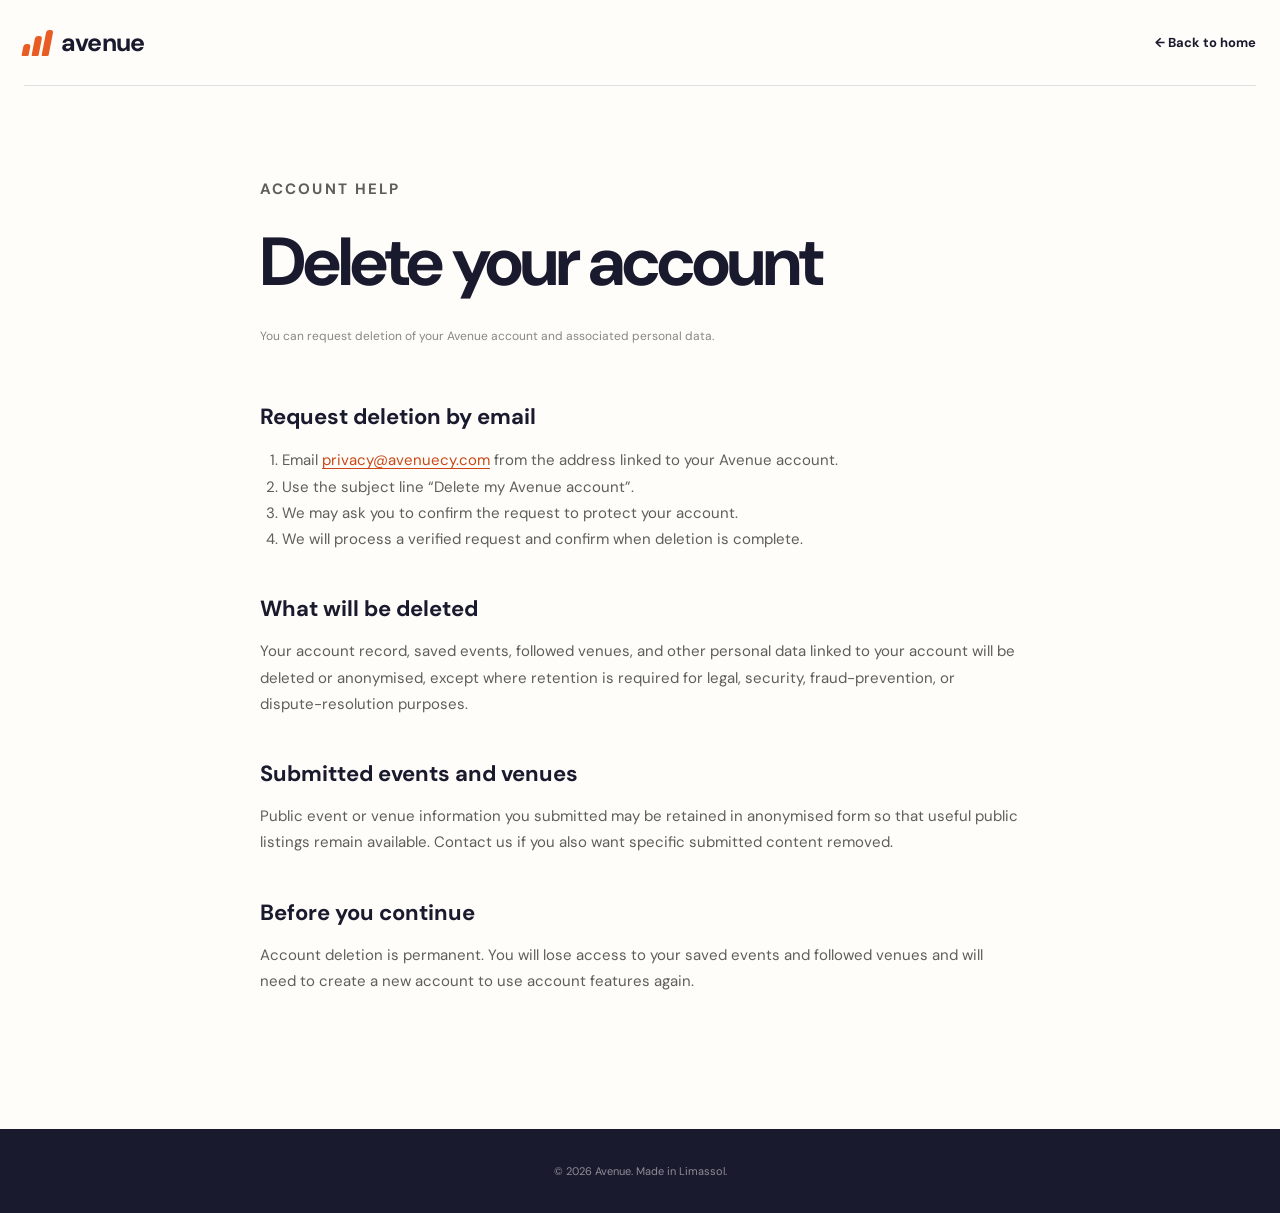
==== delete-account.html @ 3a6e98cc "Create Avenue landing website" ====
<!doctype html>
<html lang="en">
  <head>
    <meta charset="UTF-8">
    <meta name="viewport" content="width=device-width, initial-scale=1.0">
    <meta name="description" content="Instructions for deleting your Avenue account and data.">
    <title>Delete Your Account — Avenue</title>
    <link rel="icon" href="assets/favicon.svg" type="image/svg+xml">
    <link rel="stylesheet" href="styles.css">
  </head>
  <body class="legal-body">
    <header class="site-header legal-header">
      <a class="brand" href="index.html"><span class="brand-mark"><span></span><span></span><span></span></span><span>avenue</span></a>
      <a class="back-link" href="index.html">← Back to home</a>
    </header>
    <main class="legal-main">
      <p class="eyebrow">Account help</p>
      <h1>Delete your account</h1>
      <p class="updated">You can request deletion of your Avenue account and associated personal data.</p>
      <h2>Request deletion by email</h2>
      <ol>
        <li>Email <a href="mailto:privacy@avenuecy.com?subject=Delete%20my%20Avenue%20account">privacy@avenuecy.com</a> from the address linked to your Avenue account.</li>
        <li>Use the subject line “Delete my Avenue account”.</li>
        <li>We may ask you to confirm the request to protect your account.</li>
        <li>We will process a verified request and confirm when deletion is complete.</li>
      </ol>
      <h2>What will be deleted</h2>
      <p>Your account record, saved events, followed venues, and other personal data linked to your account will be deleted or anonymised, except where retention is required for legal, security, fraud-prevention, or dispute-resolution purposes.</p>
      <h2>Submitted events and venues</h2>
      <p>Public event or venue information you submitted may be retained in anonymised form so that useful public listings remain available. Contact us if you also want specific submitted content removed.</p>
      <h2>Before you continue</h2>
      <p>Account deletion is permanent. You will lose access to your saved events and followed venues and will need to create a new account to use account features again.</p>
    </main>
    <footer class="legal-footer">© 2026 Avenue. Made in Limassol.</footer>
  </body>
</html>
---- styles.css ----
@import url("https://fonts.googleapis.com/css2?family=DM+Sans:wght@400;500;600;700&family=Playfair+Display:ital,wght@1,600&display=swap");

:root {
  --navy: #1a1a2e;
  --orange: #e85d24;
  --orange-dark: #c94716;
  --cream: #f8f5f0;
  --paper: #fffdf9;
  --white: #ffffff;
  --body: #5f5e5a;
  --muted: #888780;
  --green: #0f6e56;
  --line: rgba(26, 26, 46, .13);
  --display: "DM Sans", sans-serif;
  --serif: "Playfair Display", Georgia, serif;
}

* { box-sizing: border-box; }
html { scroll-behavior: smooth; }
body { margin: 0; color: var(--navy); background: var(--cream); font-family: var(--display); -webkit-font-smoothing: antialiased; }
a { color: inherit; text-decoration: none; }
button, input { font: inherit; }
.sr-only { position: absolute; width: 1px; height: 1px; overflow: hidden; clip: rect(0, 0, 0, 0); }

.site-header {
  width: min(100% - 48px, 1320px);
  height: 86px;
  margin: 0 auto;
  display: flex;
  align-items: center;
  justify-content: space-between;
  position: relative;
  z-index: 20;
}
.brand { display: flex; align-items: center; gap: 10px; font-size: 25px; font-weight: 700; letter-spacing: -.8px; }
.brand-mark { width: 27px; height: 26px; display: flex; align-items: flex-end; gap: 3px; transform: skew(-11deg); }
.brand-mark > span { width: 7px; border-radius: 3px 3px 1px 1px; background: var(--orange); }
.brand-mark > span:nth-child(1) { height: 12px; }
.brand-mark > span:nth-child(2) { height: 20px; }
.brand-mark > span:nth-child(3) { height: 26px; }
.site-nav { display: flex; align-items: center; gap: 34px; font-size: 14px; font-weight: 600; }
.site-nav a:not(.nav-cta) { transition: color .2s; }
.site-nav a:not(.nav-cta):hover { color: var(--orange); }
.nav-cta { padding: 13px 21px; border: 1px solid var(--navy); border-radius: 99px; transition: .2s; }
.nav-cta:hover { color: var(--white); background: var(--navy); }
.menu-toggle { display: none; background: transparent; border: 0; padding: 8px; }

.hero {
  width: min(100% - 48px, 1320px);
  min-height: 700px;
  margin: 0 auto;
  display: grid;
  grid-template-columns: .92fr 1.08fr;
  align-items: center;
  padding: 54px 0 80px;
}
.eyebrow { margin: 0 0 22px; color: var(--orange); font-size: 12px; font-weight: 700; letter-spacing: 2.1px; text-transform: uppercase; }
.hero h1, .section-heading h2, .venue-copy h2, .final-cta h2 {
  margin: 0;
  font-size: clamp(58px, 6vw, 94px);
  line-height: .95;
  letter-spacing: -5px;
}
em { color: var(--orange); font-family: var(--serif); font-weight: 600; }
.hero-intro { max-width: 520px; margin: 32px 0 34px; color: var(--body); font-size: 18px; line-height: 1.65; }
.download-row { display: flex; align-items: center; gap: 24px; }
.app-store-button {
  min-width: 185px;
  padding: 10px 18px;
  border-radius: 12px;
  display: inline-flex;
  align-items: center;
  gap: 10px;
  color: var(--white);
  background: var(--navy);
  box-shadow: 0 10px 28px rgba(26,26,46,.13);
  transition: transform .2s, box-shadow .2s;
}
.app-store-button:hover { transform: translateY(-2px); box-shadow: 0 13px 32px rgba(26,26,46,.2); }
.app-store-button svg { width: 27px; fill: currentColor; }
.app-store-button span { display: flex; flex-direction: column; font-size: 19px; font-weight: 600; line-height: 1.05; }
.app-store-button small { font-size: 9px; font-weight: 500; letter-spacing: .2px; }
.launch-note { color: var(--muted); font-size: 11px; line-height: 1.6; text-transform: uppercase; letter-spacing: 1.2px; }

.hero-visual { position: relative; min-height: 620px; display: grid; place-items: center; }
.sun-shape { position: absolute; width: 510px; height: 510px; border-radius: 50%; background: var(--orange); opacity: .95; }
.sun-shape::after { content: ""; position: absolute; inset: 35px; border: 1px solid rgba(255,255,255,.25); border-radius: inherit; }
.phone {
  width: 270px;
  height: 552px;
  padding: 9px;
  border: 3px solid var(--navy);
  border-radius: 42px;
  background: var(--navy);
  box-shadow: 0 35px 65px rgba(26,26,46,.27);
  overflow: hidden;
}
.phone-main { z-index: 2; transform: rotate(3deg); }
.phone-screen { height: 100%; position: relative; overflow: hidden; border-radius: 31px; background: var(--paper); }
.phone-screen::before { content: ""; position: absolute; z-index: 10; top: 7px; left: 50%; width: 67px; height: 18px; border-radius: 20px; background: var(--navy); transform: translateX(-50%); }
.status-bar { position: relative; z-index: 5; display: flex; justify-content: space-between; padding: 10px 18px 5px; font-size: 8px; }
.status-bar.white { color: var(--white); }
.app-topbar { display: flex; align-items: center; justify-content: space-between; padding: 12px 16px 8px; }
.mini-logo { font-size: 14px; font-weight: 800; }
.avatar { width: 25px; height: 25px; display: grid; place-items: center; color: white; background: var(--orange); border-radius: 50%; font-size: 10px; }
.search-pill { margin: 0 12px; padding: 10px 12px; display: flex; align-items: center; gap: 7px; color: #8d8b85; background: white; border: 1px solid #ebe8e2; border-radius: 12px; font-size: 9px; }
.search-pill svg { width: 13px; fill: none; stroke: currentColor; stroke-width: 2; }
.filter-pills { display: flex; gap: 5px; padding: 8px 12px; overflow: hidden; }
.filter-pills span, .small-chips span { padding: 5px 9px; border: 1px solid #ddd9d1; border-radius: 99px; font-size: 7px; white-space: nowrap; }
.filter-pills .active, .small-chips span:first-child { color: white; background: var(--navy); border-color: var(--navy); }
.map-art { height: 290px; position: relative; overflow: hidden; background: #e8e4dc; }
.map-art::before { content: ""; position: absolute; inset: 0; background: linear-gradient(30deg, transparent 47%, white 48%, white 52%, transparent 53%), linear-gradient(-22deg, transparent 44%, rgba(255,255,255,.8) 45%, rgba(255,255,255,.8) 48%, transparent 49%); background-size: 80px 80px, 100px 100px; }
.road { position: absolute; z-index: 1; background: #fff; border: 1px solid #d8d5ce; transform-origin: left center; }
.r1 { width: 320px; height: 8px; top: 80px; left: -20px; transform: rotate(17deg); }
.r2 { width: 280px; height: 6px; top: 195px; left: 25px; transform: rotate(-38deg); }
.r3 { width: 200px; height: 5px; top: 40px; left: 80px; transform: rotate(76deg); }
.r4 { width: 160px; height: 5px; top: 235px; left: 0; transform: rotate(5deg); }
.sea { position: absolute; right: -45px; bottom: -30px; width: 160px; height: 130px; background: #b9dce3; transform: rotate(-16deg); }
.map-label { position: absolute; z-index: 2; color: #9b9891; font-size: 7px; text-transform: uppercase; letter-spacing: .5px; }
.old-town { top: 120px; left: 88px; }.marina { bottom: 25px; right: 18px; color: #6d9da6; }
.pin { position: absolute; z-index: 3; width: 27px; height: 27px; display: grid; place-items: center; color: white; background: var(--orange); border: 3px solid white; border-radius: 50% 50% 50% 5px; box-shadow: 0 4px 8px rgba(0,0,0,.2); transform: rotate(-45deg); font-size: 9px; }
.pin::first-letter { transform: rotate(45deg); }
.p1 { top: 55px; left: 65px; }.p2 { top: 138px; left: 145px; }.p3 { top: 100px; right: 20px; }.p4 { bottom: 46px; left: 45px; }
.venue-pin { background: var(--navy); }
.event-preview { position: absolute; z-index: 4; left: 10px; right: 10px; bottom: 42px; padding: 8px; display: flex; gap: 9px; border-radius: 13px; background: white; box-shadow: 0 5px 20px rgba(26,26,46,.16); }
.event-thumb { width: 56px; height: 48px; flex: none; border-radius: 8px; background: linear-gradient(145deg, rgba(232,93,36,.15), transparent), radial-gradient(circle at 60% 35%, #ffcf72 0 12%, transparent 13%), linear-gradient(165deg, #843c29, #e38d43 58%, #3d2830 59%); }
.event-preview div:last-child { display: flex; flex-direction: column; justify-content: center; gap: 2px; }
.event-preview small { color: var(--orange); font-size: 6px; font-weight: 800; letter-spacing: .6px; }
.event-preview strong { font-size: 9px; }.event-preview span { color: var(--muted); font-size: 7px; }
.app-tabs { position: absolute; z-index: 4; left: 0; right: 0; bottom: 0; height: 48px; display: flex; justify-content: space-around; align-items: center; background: white; border-top: 1px solid #eeeae4; }
.app-tabs span { display: flex; flex-direction: column; align-items: center; gap: 2px; color: #aaa7a0; font-size: 14px; }.app-tabs small { font-size: 6px; }.app-tabs .selected { color: var(--orange); }
.floating-card { position: absolute; z-index: 3; min-width: 182px; padding: 12px 14px; display: flex; align-items: center; gap: 10px; border-radius: 15px; background: white; box-shadow: 0 14px 35px rgba(26,26,46,.18); }
.floating-card > div { display: flex; flex-direction: column; }.floating-card small { color: var(--orange); font-size: 6px; font-weight: 800; letter-spacing: 1px; }.floating-card b { font-size: 11px; }.floating-card div span { color: var(--muted); font-size: 7px; }
.floating-icon { width: 35px; height: 35px; display: grid; place-items: center; color: white; background: var(--orange); border-radius: 10px; }.floating-icon.dark { background: var(--navy); }
.card-one { top: 110px; right: 3px; transform: rotate(4deg); }.card-two { bottom: 78px; left: 0; transform: rotate(-3deg); }

.city-strip { min-height: 92px; padding: 24px; display: flex; justify-content: center; align-items: center; gap: 38px; color: var(--white); background: var(--navy); text-transform: uppercase; letter-spacing: 2.7px; font-size: 11px; }
.city-strip span { color: var(--orange); font-size: 18px; }
.section { width: min(100% - 48px, 1200px); margin: 0 auto; padding: 130px 0; }
.section-heading { max-width: 700px; margin-bottom: 70px; }
.section-heading h2, .venue-copy h2, .final-cta h2 { font-size: clamp(48px, 5vw, 76px); letter-spacing: -4px; }
.section-heading > p:last-child { max-width: 550px; margin: 28px 0 0; color: var(--body); font-size: 17px; line-height: 1.7; }
.feature-grid { display: grid; grid-template-columns: repeat(4, 1fr); border-top: 1px solid var(--line); border-bottom: 1px solid var(--line); }
.feature-card { min-height: 350px; padding: 30px 28px; position: relative; border-right: 1px solid var(--line); }
.feature-card:last-child { border-right: 0; }
.feature-number { position: absolute; top: 25px; right: 24px; color: var(--muted); font-size: 10px; }
.feature-icon { width: 78px; height: 78px; margin: 54px 0 50px; display: grid; place-items: center; color: var(--orange); border: 1px solid rgba(232,93,36,.25); border-radius: 50%; font-size: 42px; font-weight: 300; }
.icon-map { position: relative; }.icon-map span, .icon-map i, .icon-map b { position: absolute; width: 2px; height: 43px; background: var(--orange); transform: rotate(18deg); }.icon-map i { transform: rotate(-18deg); }.icon-map b { height: 10px; transform: rotate(90deg); }
.feature-card h3 { margin: 0 0 14px; font-size: 22px; }.feature-card p { margin: 0; color: var(--body); font-size: 14px; line-height: 1.65; }

.screens-section { padding: 120px 24px 70px; overflow: hidden; color: var(--white); background: var(--orange); }
.screens-copy { width: min(100%, 1200px); margin: 0 auto 70px; text-align: center; }.screens-copy h2 { color: white; }.screens-copy .eyebrow { color: rgba(255,255,255,.7); }
.phone-gallery { max-width: 960px; min-height: 585px; margin: 0 auto; display: flex; justify-content: center; align-items: flex-start; gap: 40px; }
.gallery-phone { width: 255px; height: 520px; flex: none; border-color: #131323; box-shadow: 0 30px 50px rgba(92,35,10,.25); }
.tilted-left { margin-top: 55px; transform: rotate(-8deg); }.center-phone { z-index: 2; }.tilted-right { margin-top: 55px; transform: rotate(8deg); }
.list-screen { padding: 35px 15px 0; color: var(--navy); }.screen-kicker { margin: 10px 0 3px; color: var(--orange); font-size: 7px; font-weight: 800; letter-spacing: 1px; }.list-screen h4, .detail-content h4, .venue-content h4 { margin: 0; font-size: 24px; letter-spacing: -1px; }.small-chips { display: flex; gap: 5px; margin: 14px 0; }
.list-card { margin: 9px 0; padding: 7px; display: flex; gap: 9px; background: white; border-radius: 10px; box-shadow: 0 3px 12px rgba(0,0,0,.07); }.list-card > div { width: 65px; height: 58px; flex: none; border-radius: 7px; }.lc-one > div { background: linear-gradient(150deg, #f6c26c, #d65427 50%, #32243d); }.lc-two > div { background: linear-gradient(150deg, #ede0bc, #bd7852 55%, #4e6f5c); }.lc-three > div { background: linear-gradient(150deg, #758cb1, #e9a05e 55%, #2e334e); }.list-card p { margin: 0; display: flex; flex-direction: column; justify-content: center; }.list-card small { color: var(--orange); font-size: 6px; font-weight: 800; }.list-card b { margin: 3px 0; font-size: 9px; }.list-card span { color: var(--muted); font-size: 7px; }
.detail-image { height: 185px; position: relative; background: radial-gradient(circle at 75% 22%, #ffd480 0 9%, transparent 10%), linear-gradient(170deg, rgba(20,20,40,.05), rgba(20,20,40,.75)), linear-gradient(140deg, #f6bc6f, #e96c34 50%, #30273d); }.back, .save { position: absolute; top: 35px; width: 27px; height: 27px; display: grid; place-items: center; border-radius: 50%; background: rgba(255,255,255,.9); color: var(--navy); }.back { left: 13px; font-size: 22px; }.save { right: 13px; font-size: 16px; }.detail-content { padding: 18px; color: var(--navy); }.category { color: var(--orange); font-weight: 800; font-size: 7px; letter-spacing: .7px; }.detail-meta { margin: 7px 0; color: var(--body); font-size: 8px; }.detail-content hr, .venue-content hr { margin: 15px 0; border: 0; border-top: 1px solid #e8e4de; }.detail-content > b, .venue-content > b { font-size: 10px; }.detail-content > p:last-of-type { color: var(--body); font-size: 8px; line-height: 1.6; }.detail-content button { width: 100%; padding: 10px; color: white; background: var(--orange); border: 0; border-radius: 8px; font-size: 9px; font-weight: 700; }
.venue-cover { height: 175px; background: linear-gradient(180deg, rgba(26,26,46,.05), rgba(26,26,46,.55)), linear-gradient(140deg, #b88b6c, #6f3d35 50%, #1e2438); }.venue-content { padding: 17px; color: var(--navy); }.venue-title { display: flex; align-items: end; justify-content: space-between; }.venue-title small { color: var(--green); font-size: 6px; font-weight: 800; }.venue-title button { padding: 7px 11px; color: white; background: var(--navy); border: 0; border-radius: 99px; font-size: 7px; }.venue-content > p { color: var(--body); font-size: 8px; line-height: 1.5; }.mini-event { display: flex; gap: 10px; margin-top: 11px; padding: 8px; background: white; border-radius: 8px; box-shadow: 0 2px 10px rgba(0,0,0,.06); }.mini-event > span { color: var(--orange); font-size: 14px; font-weight: 800; line-height: .75; text-align: center; }.mini-event > span small { font-size: 5px; }.mini-event p { margin: 0; display: flex; flex-direction: column; gap: 2px; font-size: 8px; }.mini-event p small { color: var(--muted); font-size: 6px; }
.mockup-note { margin: 20px 0 0; text-align: center; color: rgba(255,255,255,.65); font-size: 10px; }

.venues { display: grid; grid-template-columns: 1fr 1fr; gap: 100px; align-items: center; }
.venue-photo { min-height: 620px; position: relative; background: linear-gradient(180deg, transparent 45%, rgba(20,20,35,.65)), radial-gradient(circle at 65% 30%, #f7c47b 0 7%, transparent 8%), linear-gradient(135deg, #273852, #d47a43 55%, #351f26); overflow: hidden; }
.venue-photo::before, .venue-photo::after { content: ""; position: absolute; bottom: 0; background: var(--navy); opacity: .8; }.venue-photo::before { left: 10%; width: 18%; height: 45%; }.venue-photo::after { right: 8%; width: 25%; height: 62%; clip-path: polygon(50% 0, 100% 18%, 100% 100%, 0 100%, 0 18%); }
.venue-photo-label { position: absolute; z-index: 2; left: 28px; bottom: 30px; color: white; font-family: var(--serif); font-size: 25px; font-style: italic; line-height: 1.2; }
.venue-copy h2 { margin-bottom: 30px; }.venue-copy > p:not(.eyebrow) { max-width: 510px; color: var(--body); font-size: 16px; line-height: 1.7; }
.venue-copy ul { margin: 35px 0; padding: 0; list-style: none; border-top: 1px solid var(--line); }.venue-copy li { padding: 17px 0; border-bottom: 1px solid var(--line); font-size: 14px; }.venue-copy li span { margin-right: 20px; color: var(--orange); font-size: 10px; }
.text-link { display: inline-flex; align-items: center; gap: 15px; padding-bottom: 5px; border-bottom: 1px solid var(--navy); font-weight: 700; font-size: 14px; }.text-link span { color: var(--orange); font-size: 18px; }

.final-cta { padding: 120px 24px; color: white; background: var(--navy); text-align: center; }.final-cta-inner { max-width: 900px; margin: 0 auto; }.final-cta h2 { margin-bottom: 44px; font-size: clamp(52px, 6vw, 86px); }.final-cta .eyebrow { color: var(--orange); }.light-button { color: var(--navy); background: white; }.contact-line { margin: 35px 0 0; color: rgba(255,255,255,.58); font-size: 13px; }.contact-line a { color: white; border-bottom: 1px solid rgba(255,255,255,.6); }
.site-footer { min-height: 150px; padding: 35px max(24px, calc((100% - 1200px)/2)); display: grid; grid-template-columns: 1fr auto 1fr; align-items: center; gap: 30px; background: #121221; color: white; }.footer-links { display: flex; gap: 24px; color: rgba(255,255,255,.65); font-size: 11px; }.footer-links a:hover { color: white; }.site-footer > p { margin: 0; color: rgba(255,255,255,.45); font-size: 10px; text-align: right; }

.reveal { opacity: 0; transform: translateY(18px); transition: opacity .7s ease, transform .7s ease; }.reveal.visible { opacity: 1; transform: translateY(0); }

/* Legal and support pages */
.legal-body { background: var(--paper); }.legal-header { border-bottom: 1px solid var(--line); }.legal-main { width: min(100% - 48px, 760px); margin: 0 auto; padding: 90px 0 120px; }.legal-main .eyebrow { margin-bottom: 16px; }.legal-main h1 { margin: 0 0 20px; font-size: clamp(44px, 7vw, 68px); letter-spacing: -3px; }.legal-main .updated { margin: 0 0 55px; color: var(--muted); font-size: 12px; }.legal-main h2 { margin: 42px 0 12px; font-size: 22px; }.legal-main h3 { margin: 28px 0 10px; font-size: 16px; }.legal-main p, .legal-main li { color: var(--body); font-size: 15px; line-height: 1.75; }.legal-main a { color: var(--orange-dark); text-decoration: underline; text-underline-offset: 3px; }.legal-main ul, .legal-main ol { padding-left: 22px; }.legal-note { padding: 18px 20px; background: var(--cream); border-left: 3px solid var(--orange); }.back-link { display: inline-flex; gap: 8px; align-items: center; font-size: 13px; font-weight: 700; }.legal-footer { padding: 35px 24px; text-align: center; color: rgba(255,255,255,.5); background: var(--navy); font-size: 11px; }

@media (max-width: 1000px) {
  .hero { grid-template-columns: 1fr; padding-top: 60px; text-align: center; }
  .hero-copy { display: flex; flex-direction: column; align-items: center; }
  .hero-visual { margin-top: 40px; }
  .feature-grid { grid-template-columns: 1fr 1fr; }.feature-card:nth-child(2) { border-right: 0; }.feature-card:nth-child(-n+2) { border-bottom: 1px solid var(--line); }
  .venues { gap: 55px; }.site-footer { grid-template-columns: 1fr; text-align: center; }.footer-brand, .footer-links { justify-content: center; }.site-footer > p { text-align: center; }
}
@media (max-width: 760px) {
  .site-header { width: min(100% - 32px, 1320px); height: 72px; }.menu-toggle { display: flex; width: 40px; height: 40px; flex-direction: column; justify-content: center; gap: 6px; }.menu-toggle > span:not(.sr-only) { width: 24px; height: 2px; background: var(--navy); transition: .2s; }
  .site-nav { display: none; position: absolute; top: 66px; left: 0; right: 0; padding: 24px; flex-direction: column; align-items: stretch; gap: 20px; background: var(--paper); border: 1px solid var(--line); border-radius: 16px; box-shadow: 0 15px 35px rgba(26,26,46,.12); }.site-nav.open { display: flex; }.nav-cta { text-align: center; }
  .hero { width: min(100% - 32px, 1320px); min-height: 0; padding: 55px 0 70px; }.hero h1 { font-size: clamp(48px, 15vw, 68px); letter-spacing: -3.5px; }.hero-intro { font-size: 16px; }.download-row { flex-direction: column; gap: 15px; }.launch-note { display: none; }
  .hero-visual { min-height: 540px; transform: scale(.86); margin: 0 -35px -45px; }.sun-shape { width: 420px; height: 420px; }.card-one { right: 8px; }.card-two { left: 4px; }
  .city-strip { gap: 13px; flex-wrap: wrap; font-size: 8px; letter-spacing: 1.5px; }.city-strip p { margin: 3px; }
  .section { width: min(100% - 32px, 1200px); padding: 90px 0; }.section-heading { margin-bottom: 50px; }.section-heading h2, .venue-copy h2 { font-size: 48px; letter-spacing: -3px; }
  .feature-grid { grid-template-columns: 1fr; }.feature-card { min-height: 300px; border-right: 0; border-bottom: 1px solid var(--line); }.feature-card:last-child { border-bottom: 0; }.feature-icon { margin: 35px 0 35px; }
  .screens-section { padding: 90px 16px 55px; }.phone-gallery { min-height: 530px; gap: 10px; transform: scale(.72); transform-origin: top center; margin-bottom: -135px; }.gallery-phone { width: 245px; }.tilted-left, .tilted-right { margin-top: 55px; }
  .venues { grid-template-columns: 1fr; gap: 55px; }.venue-photo { min-height: 480px; }.venue-copy { padding: 0 5px; }
  .final-cta { padding: 90px 20px; }.final-cta h2 { font-size: 52px; letter-spacing: -3px; }
  .footer-links { flex-wrap: wrap; }.legal-main { width: min(100% - 36px, 760px); padding: 65px 0 90px; }
}
@media (max-width: 500px) {
  .phone-gallery { width: 820px; margin-left: calc((100% - 820px)/2); transform: scale(.52); margin-bottom: -235px; }.screens-section { padding-bottom: 45px; }
  .floating-card { min-width: 165px; }.card-one { right: 0; }.card-two { left: 0; }
}
@media (prefers-reduced-motion: reduce) {
  html { scroll-behavior: auto; }.reveal { opacity: 1; transform: none; transition: none; }.app-store-button { transition: none; }
}
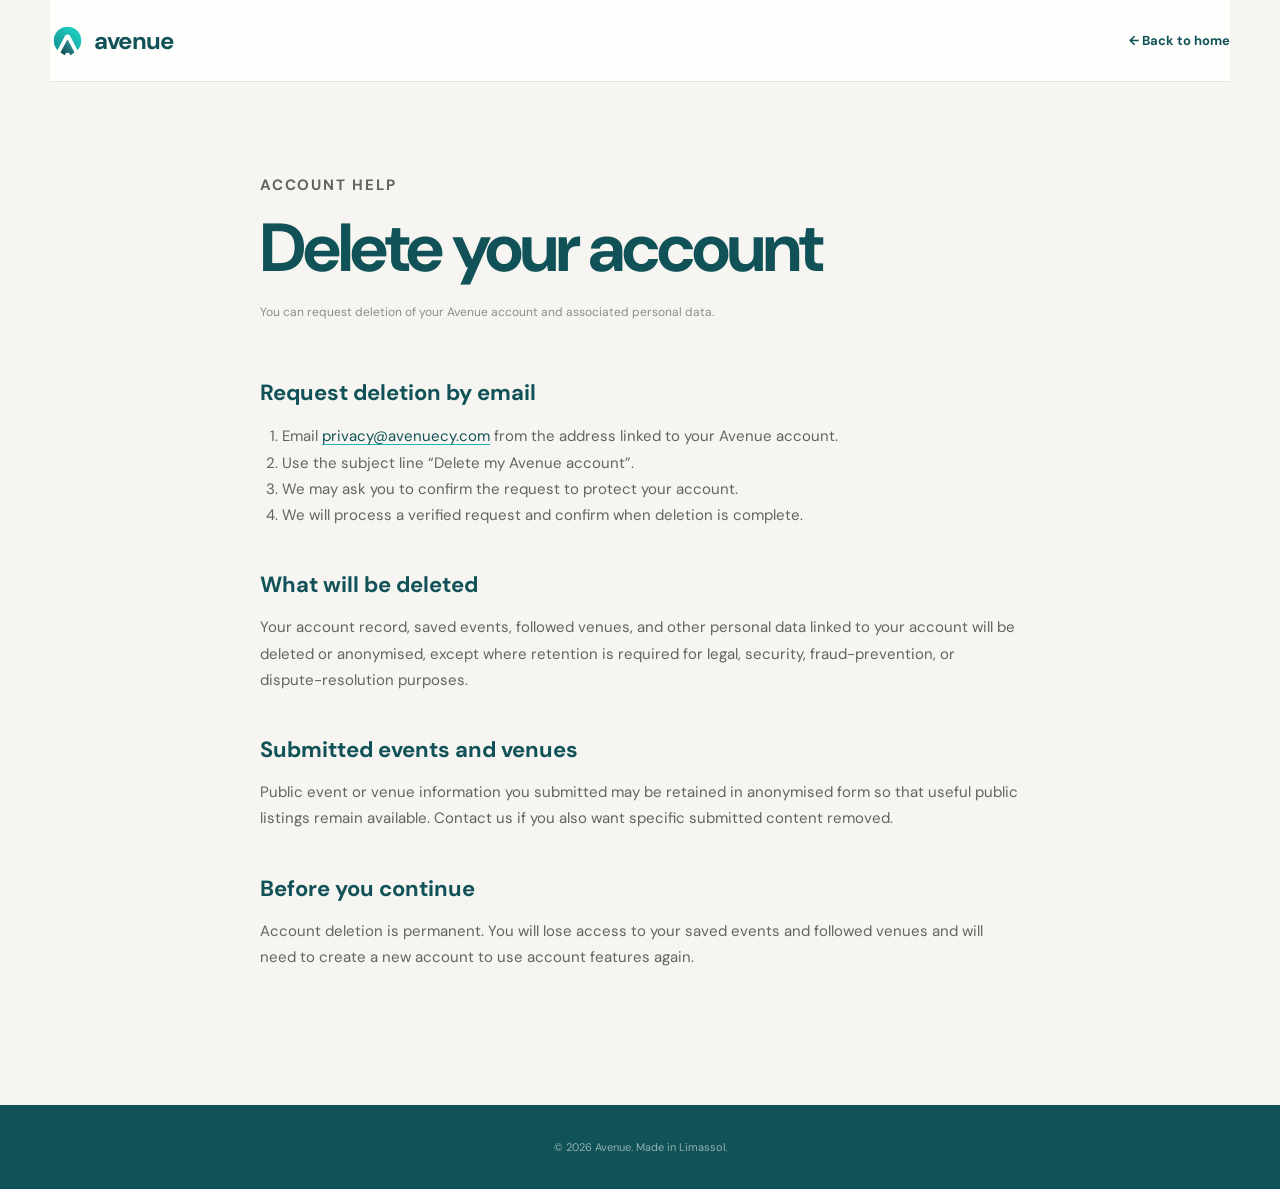
==== commit 52815627: "Fixed wireframe" ====
--- a/delete-account.html
+++ b/delete-account.html
@@ -5,12 +5,13 @@
     <meta name="viewport" content="width=device-width, initial-scale=1.0">
     <meta name="description" content="Instructions for deleting your Avenue account and data.">
     <title>Delete Your Account — Avenue</title>
-    <link rel="icon" href="assets/favicon.svg" type="image/svg+xml">
+    <link rel="icon" href="assets/favicon-32.png" type="image/png">
+    <link rel="apple-touch-icon" href="assets/apple-touch-icon.png">
     <link rel="stylesheet" href="styles.css">
   </head>
   <body class="legal-body">
     <header class="site-header legal-header">
-      <a class="brand" href="index.html"><span class="brand-mark"><span></span><span></span><span></span></span><span>avenue</span></a>
+      <a class="brand" href="index.html"><img class="brand-mark" src="assets/avenue-logo-transparent.png" alt="" aria-hidden="true"><span>avenue</span></a>
       <a class="back-link" href="index.html">← Back to home</a>
     </header>
     <main class="legal-main">
--- a/styles.css
+++ b/styles.css
@@ -1,30 +1,32 @@
-@import url("https://fonts.googleapis.com/css2?family=DM+Sans:wght@400;500;600;700&family=Playfair+Display:ital,wght@1,600&display=swap");
+@import url("https://fonts.googleapis.com/css2?family=DM+Sans:wght@400;500;600;700&display=swap");
 
 :root {
-  --navy: #1a1a2e;
-  --orange: #e85d24;
-  --orange-dark: #c94716;
-  --cream: #f8f5f0;
-  --paper: #fffdf9;
-  --white: #ffffff;
-  --body: #5f5e5a;
-  --muted: #888780;
-  --green: #0f6e56;
-  --line: rgba(26, 26, 46, .13);
-  --display: "DM Sans", sans-serif;
-  --serif: "Playfair Display", Georgia, serif;
+  --teal: #1ab3ad;
+  --teal-dark: #105257;
+  --teal-soft: #e8f6f4;
+  --orange: #e95d24;
+  --orange-soft: #feebe6;
+  --white: #fffffe;
+  --warm: #f7f5f1;
+  --ink: #17172b;
+  --body: #62645f;
+  --muted: #8b8d88;
+  --line: #e5e5df;
+  --font: "DM Sans", Arial, sans-serif;
+  --shadow: 0 24px 70px rgba(16, 82, 87, .12);
 }
 
 * { box-sizing: border-box; }
 html { scroll-behavior: smooth; }
-body { margin: 0; color: var(--navy); background: var(--cream); font-family: var(--display); -webkit-font-smoothing: antialiased; }
+body { margin: 0; overflow-x: hidden; color: var(--ink); background: var(--white); font-family: var(--font); -webkit-font-smoothing: antialiased; }
 a { color: inherit; text-decoration: none; }
 button, input { font: inherit; }
+img { max-width: 100%; display: block; }
 .sr-only { position: absolute; width: 1px; height: 1px; overflow: hidden; clip: rect(0, 0, 0, 0); }
 
 .site-header {
-  width: min(100% - 48px, 1320px);
-  height: 86px;
+  width: min(100% - 48px, 1180px);
+  height: 82px;
   margin: 0 auto;
   display: flex;
   align-items: center;
@@ -32,173 +34,272 @@
   position: relative;
   z-index: 20;
 }
-.brand { display: flex; align-items: center; gap: 10px; font-size: 25px; font-weight: 700; letter-spacing: -.8px; }
-.brand-mark { width: 27px; height: 26px; display: flex; align-items: flex-end; gap: 3px; transform: skew(-11deg); }
-.brand-mark > span { width: 7px; border-radius: 3px 3px 1px 1px; background: var(--orange); }
-.brand-mark > span:nth-child(1) { height: 12px; }
-.brand-mark > span:nth-child(2) { height: 20px; }
-.brand-mark > span:nth-child(3) { height: 26px; }
-.site-nav { display: flex; align-items: center; gap: 34px; font-size: 14px; font-weight: 600; }
-.site-nav a:not(.nav-cta) { transition: color .2s; }
-.site-nav a:not(.nav-cta):hover { color: var(--orange); }
-.nav-cta { padding: 13px 21px; border: 1px solid var(--navy); border-radius: 99px; transition: .2s; }
-.nav-cta:hover { color: var(--white); background: var(--navy); }
-.menu-toggle { display: none; background: transparent; border: 0; padding: 8px; }
+.brand { display: inline-flex; align-items: center; gap: 9px; color: var(--teal-dark); font-size: 24px; font-weight: 700; letter-spacing: -.8px; }
+.brand-mark { width: 35px; height: 35px; flex: none; object-fit: contain; }
+.site-nav { display: flex; align-items: center; gap: 32px; color: var(--teal-dark); font-size: 14px; font-weight: 600; }
+.site-nav a { transition: color .2s, background .2s; }
+.site-nav a:not(.nav-cta):hover { color: var(--teal); }
+.nav-cta { padding: 12px 19px; color: var(--white); background: var(--teal-dark); border-radius: 12px; }
+.nav-cta:hover { background: var(--teal); }
+.menu-toggle { display: none; padding: 8px; background: transparent; border: 0; }
 
 .hero {
-  width: min(100% - 48px, 1320px);
-  min-height: 700px;
+  width: min(100% - 48px, 1180px);
+  min-height: 720px;
+  margin: 0 auto;
+  padding: 70px 0 100px;
+  display: grid;
+  grid-template-columns: .9fr 1.1fr;
+  align-items: center;
+  gap: 90px;
+}
+.eyebrow { margin: 0 0 20px; color: var(--teal-dark); font-size: 12px; font-weight: 700; letter-spacing: 1.8px; text-transform: uppercase; }
+.hero h1, .section-intro h2, .organiser-copy h2, .final-cta h2 {
+  margin: 0;
+  color: var(--teal-dark);
+  font-size: clamp(56px, 6.4vw, 88px);
+  line-height: .98;
+  letter-spacing: -5px;
+}
+.hero-intro { max-width: 520px; margin: 28px 0 32px; color: var(--body); font-size: 19px; line-height: 1.65; }
+.hero-actions { display: flex; align-items: center; gap: 14px; }
+.button { min-height: 52px; padding: 0 22px; display: inline-flex; align-items: center; justify-content: center; gap: 22px; border-radius: 13px; font-size: 14px; font-weight: 700; transition: transform .2s, background .2s; }
+.button:hover { transform: translateY(-2px); }
+.button-primary { color: var(--white); background: var(--teal-dark); }
+.button-primary:hover { background: var(--teal); }
+.button-link { color: var(--teal-dark); }
+.hero-meta { margin-top: 30px; display: flex; gap: 26px; color: var(--muted); font-size: 11px; }
+.hero-meta span { display: flex; align-items: center; gap: 8px; }
+.hero-meta span::before { content: ""; width: 5px; height: 5px; background: var(--teal); border-radius: 50%; }
+
+.hero-visual { display: flex; justify-content: center; }
+.hero-panel {
+  width: min(100%, 560px);
+  min-height: 610px;
+  padding: 55px 55px 0;
+  position: relative;
+  display: flex;
+  justify-content: center;
+  align-items: flex-end;
+  background: var(--teal-soft);
+  border-radius: 36px;
+  overflow: hidden;
+}
+.hero-panel::before { content: ""; width: 230px; height: 230px; position: absolute; top: -90px; right: -80px; background: var(--orange-soft); border-radius: 50%; }
+.phone-frame { width: 280px; padding: 7px; overflow: hidden; background: var(--ink); border: 1px solid var(--ink); border-radius: 38px; box-shadow: var(--shadow); }
+.phone-frame img { width: 100%; aspect-ratio: 1290 / 2796; border-radius: 30px; object-fit: cover; }
+.hero-phone { margin-bottom: -105px; position: relative; z-index: 1; }
+.hero-panel-copy {
+  width: 190px;
+  padding: 15px;
+  position: absolute;
+  z-index: 2;
+  right: 24px;
+  bottom: 38px;
+  display: flex;
+  gap: 10px;
+  align-items: flex-start;
+  background: var(--white);
+  border: 1px solid var(--line);
+  border-radius: 16px;
+  box-shadow: 0 14px 35px rgba(16,82,87,.12);
+}
+.status-dot { width: 10px; height: 10px; margin-top: 4px; flex: none; background: var(--orange); border-radius: 50%; }
+.hero-panel-copy p { margin: 0; color: var(--muted); font-size: 10px; line-height: 1.45; }
+.hero-panel-copy strong { display: block; margin-bottom: 2px; color: var(--teal-dark); font-size: 12px; }
+
+.benefits {
+  width: min(100% - 48px, 1180px);
   margin: 0 auto;
   display: grid;
-  grid-template-columns: .92fr 1.08fr;
-  align-items: center;
-  padding: 54px 0 80px;
-}
-.eyebrow { margin: 0 0 22px; color: var(--orange); font-size: 12px; font-weight: 700; letter-spacing: 2.1px; text-transform: uppercase; }
-.hero h1, .section-heading h2, .venue-copy h2, .final-cta h2 {
-  margin: 0;
-  font-size: clamp(58px, 6vw, 94px);
-  line-height: .95;
-  letter-spacing: -5px;
-}
-em { color: var(--orange); font-family: var(--serif); font-weight: 600; }
-.hero-intro { max-width: 520px; margin: 32px 0 34px; color: var(--body); font-size: 18px; line-height: 1.65; }
-.download-row { display: flex; align-items: center; gap: 24px; }
-.app-store-button {
-  min-width: 185px;
-  padding: 10px 18px;
-  border-radius: 12px;
-  display: inline-flex;
-  align-items: center;
-  gap: 10px;
-  color: var(--white);
-  background: var(--navy);
-  box-shadow: 0 10px 28px rgba(26,26,46,.13);
-  transition: transform .2s, box-shadow .2s;
-}
-.app-store-button:hover { transform: translateY(-2px); box-shadow: 0 13px 32px rgba(26,26,46,.2); }
-.app-store-button svg { width: 27px; fill: currentColor; }
-.app-store-button span { display: flex; flex-direction: column; font-size: 19px; font-weight: 600; line-height: 1.05; }
-.app-store-button small { font-size: 9px; font-weight: 500; letter-spacing: .2px; }
-.launch-note { color: var(--muted); font-size: 11px; line-height: 1.6; text-transform: uppercase; letter-spacing: 1.2px; }
-
-.hero-visual { position: relative; min-height: 620px; display: grid; place-items: center; }
-.sun-shape { position: absolute; width: 510px; height: 510px; border-radius: 50%; background: var(--orange); opacity: .95; }
-.sun-shape::after { content: ""; position: absolute; inset: 35px; border: 1px solid rgba(255,255,255,.25); border-radius: inherit; }
-.phone {
-  width: 270px;
-  height: 552px;
-  padding: 9px;
-  border: 3px solid var(--navy);
-  border-radius: 42px;
-  background: var(--navy);
-  box-shadow: 0 35px 65px rgba(26,26,46,.27);
-  overflow: hidden;
-}
-.phone-main { z-index: 2; transform: rotate(3deg); }
-.phone-screen { height: 100%; position: relative; overflow: hidden; border-radius: 31px; background: var(--paper); }
-.phone-screen::before { content: ""; position: absolute; z-index: 10; top: 7px; left: 50%; width: 67px; height: 18px; border-radius: 20px; background: var(--navy); transform: translateX(-50%); }
-.status-bar { position: relative; z-index: 5; display: flex; justify-content: space-between; padding: 10px 18px 5px; font-size: 8px; }
-.status-bar.white { color: var(--white); }
-.app-topbar { display: flex; align-items: center; justify-content: space-between; padding: 12px 16px 8px; }
-.mini-logo { font-size: 14px; font-weight: 800; }
-.avatar { width: 25px; height: 25px; display: grid; place-items: center; color: white; background: var(--orange); border-radius: 50%; font-size: 10px; }
-.search-pill { margin: 0 12px; padding: 10px 12px; display: flex; align-items: center; gap: 7px; color: #8d8b85; background: white; border: 1px solid #ebe8e2; border-radius: 12px; font-size: 9px; }
-.search-pill svg { width: 13px; fill: none; stroke: currentColor; stroke-width: 2; }
-.filter-pills { display: flex; gap: 5px; padding: 8px 12px; overflow: hidden; }
-.filter-pills span, .small-chips span { padding: 5px 9px; border: 1px solid #ddd9d1; border-radius: 99px; font-size: 7px; white-space: nowrap; }
-.filter-pills .active, .small-chips span:first-child { color: white; background: var(--navy); border-color: var(--navy); }
-.map-art { height: 290px; position: relative; overflow: hidden; background: #e8e4dc; }
-.map-art::before { content: ""; position: absolute; inset: 0; background: linear-gradient(30deg, transparent 47%, white 48%, white 52%, transparent 53%), linear-gradient(-22deg, transparent 44%, rgba(255,255,255,.8) 45%, rgba(255,255,255,.8) 48%, transparent 49%); background-size: 80px 80px, 100px 100px; }
-.road { position: absolute; z-index: 1; background: #fff; border: 1px solid #d8d5ce; transform-origin: left center; }
-.r1 { width: 320px; height: 8px; top: 80px; left: -20px; transform: rotate(17deg); }
-.r2 { width: 280px; height: 6px; top: 195px; left: 25px; transform: rotate(-38deg); }
-.r3 { width: 200px; height: 5px; top: 40px; left: 80px; transform: rotate(76deg); }
-.r4 { width: 160px; height: 5px; top: 235px; left: 0; transform: rotate(5deg); }
-.sea { position: absolute; right: -45px; bottom: -30px; width: 160px; height: 130px; background: #b9dce3; transform: rotate(-16deg); }
-.map-label { position: absolute; z-index: 2; color: #9b9891; font-size: 7px; text-transform: uppercase; letter-spacing: .5px; }
-.old-town { top: 120px; left: 88px; }.marina { bottom: 25px; right: 18px; color: #6d9da6; }
-.pin { position: absolute; z-index: 3; width: 27px; height: 27px; display: grid; place-items: center; color: white; background: var(--orange); border: 3px solid white; border-radius: 50% 50% 50% 5px; box-shadow: 0 4px 8px rgba(0,0,0,.2); transform: rotate(-45deg); font-size: 9px; }
-.pin::first-letter { transform: rotate(45deg); }
-.p1 { top: 55px; left: 65px; }.p2 { top: 138px; left: 145px; }.p3 { top: 100px; right: 20px; }.p4 { bottom: 46px; left: 45px; }
-.venue-pin { background: var(--navy); }
-.event-preview { position: absolute; z-index: 4; left: 10px; right: 10px; bottom: 42px; padding: 8px; display: flex; gap: 9px; border-radius: 13px; background: white; box-shadow: 0 5px 20px rgba(26,26,46,.16); }
-.event-thumb { width: 56px; height: 48px; flex: none; border-radius: 8px; background: linear-gradient(145deg, rgba(232,93,36,.15), transparent), radial-gradient(circle at 60% 35%, #ffcf72 0 12%, transparent 13%), linear-gradient(165deg, #843c29, #e38d43 58%, #3d2830 59%); }
-.event-preview div:last-child { display: flex; flex-direction: column; justify-content: center; gap: 2px; }
-.event-preview small { color: var(--orange); font-size: 6px; font-weight: 800; letter-spacing: .6px; }
-.event-preview strong { font-size: 9px; }.event-preview span { color: var(--muted); font-size: 7px; }
-.app-tabs { position: absolute; z-index: 4; left: 0; right: 0; bottom: 0; height: 48px; display: flex; justify-content: space-around; align-items: center; background: white; border-top: 1px solid #eeeae4; }
-.app-tabs span { display: flex; flex-direction: column; align-items: center; gap: 2px; color: #aaa7a0; font-size: 14px; }.app-tabs small { font-size: 6px; }.app-tabs .selected { color: var(--orange); }
-.floating-card { position: absolute; z-index: 3; min-width: 182px; padding: 12px 14px; display: flex; align-items: center; gap: 10px; border-radius: 15px; background: white; box-shadow: 0 14px 35px rgba(26,26,46,.18); }
-.floating-card > div { display: flex; flex-direction: column; }.floating-card small { color: var(--orange); font-size: 6px; font-weight: 800; letter-spacing: 1px; }.floating-card b { font-size: 11px; }.floating-card div span { color: var(--muted); font-size: 7px; }
-.floating-icon { width: 35px; height: 35px; display: grid; place-items: center; color: white; background: var(--orange); border-radius: 10px; }.floating-icon.dark { background: var(--navy); }
-.card-one { top: 110px; right: 3px; transform: rotate(4deg); }.card-two { bottom: 78px; left: 0; transform: rotate(-3deg); }
-
-.city-strip { min-height: 92px; padding: 24px; display: flex; justify-content: center; align-items: center; gap: 38px; color: var(--white); background: var(--navy); text-transform: uppercase; letter-spacing: 2.7px; font-size: 11px; }
-.city-strip span { color: var(--orange); font-size: 18px; }
-.section { width: min(100% - 48px, 1200px); margin: 0 auto; padding: 130px 0; }
-.section-heading { max-width: 700px; margin-bottom: 70px; }
-.section-heading h2, .venue-copy h2, .final-cta h2 { font-size: clamp(48px, 5vw, 76px); letter-spacing: -4px; }
-.section-heading > p:last-child { max-width: 550px; margin: 28px 0 0; color: var(--body); font-size: 17px; line-height: 1.7; }
-.feature-grid { display: grid; grid-template-columns: repeat(4, 1fr); border-top: 1px solid var(--line); border-bottom: 1px solid var(--line); }
-.feature-card { min-height: 350px; padding: 30px 28px; position: relative; border-right: 1px solid var(--line); }
-.feature-card:last-child { border-right: 0; }
-.feature-number { position: absolute; top: 25px; right: 24px; color: var(--muted); font-size: 10px; }
-.feature-icon { width: 78px; height: 78px; margin: 54px 0 50px; display: grid; place-items: center; color: var(--orange); border: 1px solid rgba(232,93,36,.25); border-radius: 50%; font-size: 42px; font-weight: 300; }
-.icon-map { position: relative; }.icon-map span, .icon-map i, .icon-map b { position: absolute; width: 2px; height: 43px; background: var(--orange); transform: rotate(18deg); }.icon-map i { transform: rotate(-18deg); }.icon-map b { height: 10px; transform: rotate(90deg); }
-.feature-card h3 { margin: 0 0 14px; font-size: 22px; }.feature-card p { margin: 0; color: var(--body); font-size: 14px; line-height: 1.65; }
-
-.screens-section { padding: 120px 24px 70px; overflow: hidden; color: var(--white); background: var(--orange); }
-.screens-copy { width: min(100%, 1200px); margin: 0 auto 70px; text-align: center; }.screens-copy h2 { color: white; }.screens-copy .eyebrow { color: rgba(255,255,255,.7); }
-.phone-gallery { max-width: 960px; min-height: 585px; margin: 0 auto; display: flex; justify-content: center; align-items: flex-start; gap: 40px; }
-.gallery-phone { width: 255px; height: 520px; flex: none; border-color: #131323; box-shadow: 0 30px 50px rgba(92,35,10,.25); }
-.tilted-left { margin-top: 55px; transform: rotate(-8deg); }.center-phone { z-index: 2; }.tilted-right { margin-top: 55px; transform: rotate(8deg); }
-.list-screen { padding: 35px 15px 0; color: var(--navy); }.screen-kicker { margin: 10px 0 3px; color: var(--orange); font-size: 7px; font-weight: 800; letter-spacing: 1px; }.list-screen h4, .detail-content h4, .venue-content h4 { margin: 0; font-size: 24px; letter-spacing: -1px; }.small-chips { display: flex; gap: 5px; margin: 14px 0; }
-.list-card { margin: 9px 0; padding: 7px; display: flex; gap: 9px; background: white; border-radius: 10px; box-shadow: 0 3px 12px rgba(0,0,0,.07); }.list-card > div { width: 65px; height: 58px; flex: none; border-radius: 7px; }.lc-one > div { background: linear-gradient(150deg, #f6c26c, #d65427 50%, #32243d); }.lc-two > div { background: linear-gradient(150deg, #ede0bc, #bd7852 55%, #4e6f5c); }.lc-three > div { background: linear-gradient(150deg, #758cb1, #e9a05e 55%, #2e334e); }.list-card p { margin: 0; display: flex; flex-direction: column; justify-content: center; }.list-card small { color: var(--orange); font-size: 6px; font-weight: 800; }.list-card b { margin: 3px 0; font-size: 9px; }.list-card span { color: var(--muted); font-size: 7px; }
-.detail-image { height: 185px; position: relative; background: radial-gradient(circle at 75% 22%, #ffd480 0 9%, transparent 10%), linear-gradient(170deg, rgba(20,20,40,.05), rgba(20,20,40,.75)), linear-gradient(140deg, #f6bc6f, #e96c34 50%, #30273d); }.back, .save { position: absolute; top: 35px; width: 27px; height: 27px; display: grid; place-items: center; border-radius: 50%; background: rgba(255,255,255,.9); color: var(--navy); }.back { left: 13px; font-size: 22px; }.save { right: 13px; font-size: 16px; }.detail-content { padding: 18px; color: var(--navy); }.category { color: var(--orange); font-weight: 800; font-size: 7px; letter-spacing: .7px; }.detail-meta { margin: 7px 0; color: var(--body); font-size: 8px; }.detail-content hr, .venue-content hr { margin: 15px 0; border: 0; border-top: 1px solid #e8e4de; }.detail-content > b, .venue-content > b { font-size: 10px; }.detail-content > p:last-of-type { color: var(--body); font-size: 8px; line-height: 1.6; }.detail-content button { width: 100%; padding: 10px; color: white; background: var(--orange); border: 0; border-radius: 8px; font-size: 9px; font-weight: 700; }
-.venue-cover { height: 175px; background: linear-gradient(180deg, rgba(26,26,46,.05), rgba(26,26,46,.55)), linear-gradient(140deg, #b88b6c, #6f3d35 50%, #1e2438); }.venue-content { padding: 17px; color: var(--navy); }.venue-title { display: flex; align-items: end; justify-content: space-between; }.venue-title small { color: var(--green); font-size: 6px; font-weight: 800; }.venue-title button { padding: 7px 11px; color: white; background: var(--navy); border: 0; border-radius: 99px; font-size: 7px; }.venue-content > p { color: var(--body); font-size: 8px; line-height: 1.5; }.mini-event { display: flex; gap: 10px; margin-top: 11px; padding: 8px; background: white; border-radius: 8px; box-shadow: 0 2px 10px rgba(0,0,0,.06); }.mini-event > span { color: var(--orange); font-size: 14px; font-weight: 800; line-height: .75; text-align: center; }.mini-event > span small { font-size: 5px; }.mini-event p { margin: 0; display: flex; flex-direction: column; gap: 2px; font-size: 8px; }.mini-event p small { color: var(--muted); font-size: 6px; }
-.mockup-note { margin: 20px 0 0; text-align: center; color: rgba(255,255,255,.65); font-size: 10px; }
-
-.venues { display: grid; grid-template-columns: 1fr 1fr; gap: 100px; align-items: center; }
-.venue-photo { min-height: 620px; position: relative; background: linear-gradient(180deg, transparent 45%, rgba(20,20,35,.65)), radial-gradient(circle at 65% 30%, #f7c47b 0 7%, transparent 8%), linear-gradient(135deg, #273852, #d47a43 55%, #351f26); overflow: hidden; }
-.venue-photo::before, .venue-photo::after { content: ""; position: absolute; bottom: 0; background: var(--navy); opacity: .8; }.venue-photo::before { left: 10%; width: 18%; height: 45%; }.venue-photo::after { right: 8%; width: 25%; height: 62%; clip-path: polygon(50% 0, 100% 18%, 100% 100%, 0 100%, 0 18%); }
-.venue-photo-label { position: absolute; z-index: 2; left: 28px; bottom: 30px; color: white; font-family: var(--serif); font-size: 25px; font-style: italic; line-height: 1.2; }
-.venue-copy h2 { margin-bottom: 30px; }.venue-copy > p:not(.eyebrow) { max-width: 510px; color: var(--body); font-size: 16px; line-height: 1.7; }
-.venue-copy ul { margin: 35px 0; padding: 0; list-style: none; border-top: 1px solid var(--line); }.venue-copy li { padding: 17px 0; border-bottom: 1px solid var(--line); font-size: 14px; }.venue-copy li span { margin-right: 20px; color: var(--orange); font-size: 10px; }
-.text-link { display: inline-flex; align-items: center; gap: 15px; padding-bottom: 5px; border-bottom: 1px solid var(--navy); font-weight: 700; font-size: 14px; }.text-link span { color: var(--orange); font-size: 18px; }
-
-.final-cta { padding: 120px 24px; color: white; background: var(--navy); text-align: center; }.final-cta-inner { max-width: 900px; margin: 0 auto; }.final-cta h2 { margin-bottom: 44px; font-size: clamp(52px, 6vw, 86px); }.final-cta .eyebrow { color: var(--orange); }.light-button { color: var(--navy); background: white; }.contact-line { margin: 35px 0 0; color: rgba(255,255,255,.58); font-size: 13px; }.contact-line a { color: white; border-bottom: 1px solid rgba(255,255,255,.6); }
-.site-footer { min-height: 150px; padding: 35px max(24px, calc((100% - 1200px)/2)); display: grid; grid-template-columns: 1fr auto 1fr; align-items: center; gap: 30px; background: #121221; color: white; }.footer-links { display: flex; gap: 24px; color: rgba(255,255,255,.65); font-size: 11px; }.footer-links a:hover { color: white; }.site-footer > p { margin: 0; color: rgba(255,255,255,.45); font-size: 10px; text-align: right; }
-
-.reveal { opacity: 0; transform: translateY(18px); transition: opacity .7s ease, transform .7s ease; }.reveal.visible { opacity: 1; transform: translateY(0); }
+  grid-template-columns: repeat(3, 1fr);
+  border-top: 1px solid var(--line);
+  border-bottom: 1px solid var(--line);
+}
+.benefits article { min-height: 230px; padding: 42px 38px; border-right: 1px solid var(--line); }
+.benefits article:last-child { border-right: 0; }
+.benefit-icon { width: 42px; height: 42px; margin-bottom: 28px; display: grid; place-items: center; color: var(--teal-dark); background: var(--teal-soft); border-radius: 12px; font-size: 20px; }
+.benefit-icon.orange { color: var(--orange); background: var(--orange-soft); }
+.benefits h2 { margin: 0 0 10px; font-size: 20px; letter-spacing: -.4px; }
+.benefits p { margin: 0; color: var(--body); font-size: 14px; line-height: 1.65; }
+
+.section { width: min(100% - 48px, 1120px); margin: 0 auto; padding: 135px 0; }
+.section-intro { max-width: 750px; margin-bottom: 110px; }
+.section-intro h2 { font-size: clamp(48px, 5vw, 70px); letter-spacing: -4px; }
+.section-intro > p:last-child { max-width: 590px; margin: 28px 0 0; color: var(--body); font-size: 17px; line-height: 1.7; }
+.product-row { min-height: 650px; margin-bottom: 120px; display: grid; grid-template-columns: 1fr 1fr; gap: 100px; align-items: center; }
+.product-row:last-child { margin-bottom: 0; }
+.product-row.reverse .product-copy { order: 2; }
+.product-row.reverse .product-image { order: 1; }
+.product-copy { position: relative; }
+.step-number { position: absolute; top: 2px; right: 0; color: var(--teal); font-size: 12px; font-weight: 700; }
+.product-copy .eyebrow { margin-bottom: 16px; }
+.product-copy h3 { max-width: 480px; margin: 0 0 22px; color: var(--ink); font-size: clamp(36px, 4vw, 52px); line-height: 1.05; letter-spacing: -2.5px; }
+.product-copy > p:not(.eyebrow) { max-width: 490px; margin: 0; color: var(--body); font-size: 16px; line-height: 1.7; }
+.check-list { margin: 30px 0 0; padding: 0; list-style: none; }
+.check-list li { padding: 11px 0 11px 28px; position: relative; color: var(--teal-dark); border-bottom: 1px solid var(--line); font-size: 13px; font-weight: 600; }
+.check-list li::before { content: "✓"; position: absolute; left: 0; color: var(--teal); }
+.product-image { min-height: 650px; padding: 55px 45px 0; display: flex; justify-content: center; align-items: flex-end; border-radius: 32px; overflow: hidden; }
+.product-image.mint { background: var(--teal-soft); }
+.product-image.peach { background: var(--orange-soft); }
+.product-image .phone-frame { margin-bottom: -120px; }
+
+.organiser-section { padding: 120px 32px 0; color: var(--white); background: var(--teal-dark); overflow: hidden; }
+.organiser-inner { width: min(100%, 1120px); min-height: 660px; margin: 0 auto; display: grid; grid-template-columns: 1fr .8fr; gap: 100px; align-items: center; }
+.organiser-copy .eyebrow { color: #8fe0db; }
+.organiser-copy h2 { color: var(--white); font-size: clamp(48px, 5vw, 70px); letter-spacing: -4px; }
+.organiser-copy > p:not(.eyebrow) { max-width: 540px; margin: 28px 0; color: rgba(255,255,254,.68); font-size: 17px; line-height: 1.7; }
+.organiser-points { margin: 0 0 36px; display: flex; flex-wrap: wrap; gap: 9px; }
+.organiser-points span { padding: 9px 12px; color: #c8f1ee; border: 1px solid rgba(255,255,254,.2); border-radius: 99px; font-size: 11px; font-weight: 600; }
+.button-light { color: var(--teal-dark); background: var(--white); }
+.dashboard-card { width: 360px; height: 580px; margin-top: 80px; justify-self: end; overflow: hidden; background: var(--warm); border: 8px solid var(--ink); border-bottom: 0; border-radius: 40px 40px 0 0; box-shadow: 0 30px 65px rgba(0,0,0,.25); }
+.dashboard-card img { width: 100%; height: auto; }
+
+.final-cta { padding: 135px 32px; text-align: center; background: var(--warm); }
+.cta-logo { width: 54px; height: 54px; margin: 0 auto 24px; }
+.final-cta h2 { font-size: clamp(50px, 6vw, 80px); letter-spacing: -4.5px; }
+.final-cta > p:not(.eyebrow) { margin: 24px 0 32px; color: var(--body); font-size: 17px; }
+
+.site-footer { min-height: 135px; padding: 35px max(24px, calc((100% - 1120px) / 2)); display: grid; grid-template-columns: 1fr auto 1fr; align-items: center; gap: 28px; color: var(--white); background: #0c3e42; }
+.footer-brand { color: var(--white); }
+.footer-links { display: flex; gap: 24px; color: rgba(255,255,254,.65); font-size: 11px; }
+.footer-links a:hover { color: var(--white); }
+.site-footer > p { margin: 0; color: rgba(255,255,254,.42); font-size: 10px; text-align: right; }
 
 /* Legal and support pages */
-.legal-body { background: var(--paper); }.legal-header { border-bottom: 1px solid var(--line); }.legal-main { width: min(100% - 48px, 760px); margin: 0 auto; padding: 90px 0 120px; }.legal-main .eyebrow { margin-bottom: 16px; }.legal-main h1 { margin: 0 0 20px; font-size: clamp(44px, 7vw, 68px); letter-spacing: -3px; }.legal-main .updated { margin: 0 0 55px; color: var(--muted); font-size: 12px; }.legal-main h2 { margin: 42px 0 12px; font-size: 22px; }.legal-main h3 { margin: 28px 0 10px; font-size: 16px; }.legal-main p, .legal-main li { color: var(--body); font-size: 15px; line-height: 1.75; }.legal-main a { color: var(--orange-dark); text-decoration: underline; text-underline-offset: 3px; }.legal-main ul, .legal-main ol { padding-left: 22px; }.legal-note { padding: 18px 20px; background: var(--cream); border-left: 3px solid var(--orange); }.back-link { display: inline-flex; gap: 8px; align-items: center; font-size: 13px; font-weight: 700; }.legal-footer { padding: 35px 24px; text-align: center; color: rgba(255,255,255,.5); background: var(--navy); font-size: 11px; }
-
-@media (max-width: 1000px) {
-  .hero { grid-template-columns: 1fr; padding-top: 60px; text-align: center; }
+.legal-body { background: var(--warm); }
+.legal-header { border-bottom: 1px solid var(--line); background: rgba(255,255,254,.94); }
+.legal-main { width: min(100% - 48px, 760px); margin: 0 auto; padding: 90px 0 120px; }
+.legal-main .eyebrow { margin-bottom: 16px; }
+.legal-main h1 { margin: 0 0 20px; color: var(--teal-dark); font-size: clamp(44px, 7vw, 68px); line-height: 1; letter-spacing: -3px; }
+.legal-main .updated { margin: 0 0 55px; color: var(--muted); font-size: 12px; }
+.legal-main h2 { margin: 42px 0 12px; color: var(--teal-dark); font-size: 22px; }
+.legal-main h3 { margin: 28px 0 10px; font-size: 16px; }
+.legal-main p, .legal-main li { color: var(--body); font-size: 15px; line-height: 1.75; }
+.legal-main a { color: var(--teal-dark); text-decoration: underline; text-decoration-color: var(--teal); text-underline-offset: 3px; }
+.legal-main ul, .legal-main ol { padding-left: 22px; }
+.legal-note { padding: 18px 20px; background: var(--orange-soft); border-left: 3px solid var(--orange); border-radius: 0 10px 10px 0; }
+.back-link { color: var(--teal-dark); font-size: 13px; font-weight: 700; }
+.legal-footer { padding: 35px 24px; text-align: center; color: rgba(255,255,254,.55); background: var(--teal-dark); font-size: 11px; }
+
+.privacy-page .legal-header { position: relative; z-index: 2; backdrop-filter: blur(14px); }
+.privacy-shell { width: min(100% - 48px, 1180px); margin: 0 auto; padding: 72px 0 120px; display: grid; grid-template-columns: 250px minmax(0, 1fr); gap: 70px; align-items: start; }
+.privacy-nav { position: sticky; top: 28px; padding-top: 18px; }
+.privacy-nav nav { display: flex; flex-direction: column; border-top: 1px solid var(--line); }
+.privacy-nav nav a { padding: 11px 0; display: grid; grid-template-columns: 28px 1fr; gap: 8px; color: var(--body); border-bottom: 1px solid var(--line); font-size: 12px; line-height: 1.35; }
+.privacy-nav nav a span { color: var(--teal); font-size: 9px; font-weight: 700; }
+.privacy-help { margin-top: 28px; padding: 18px; display: flex; flex-direction: column; gap: 5px; color: var(--white); background: var(--teal-dark); border-radius: 14px; }
+.privacy-help span { color: rgba(255,255,254,.55); font-size: 10px; text-transform: uppercase; letter-spacing: 1px; }
+.privacy-help a { font-size: 12px; font-weight: 600; }
+.privacy-document.legal-main { width: 100%; margin: 0; padding: clamp(38px, 6vw, 72px); background: var(--white); border: 1px solid var(--line); border-radius: 24px; box-shadow: var(--shadow); }
+.privacy-document [data-custom-class="title"] h1 { margin: 0 0 15px; color: var(--teal-dark) !important; font-family: var(--font) !important; font-size: clamp(43px, 6vw, 68px) !important; line-height: .98; letter-spacing: -3.5px; }
+.privacy-document [data-custom-class="subtitle"] { display: inline-flex; margin-bottom: 34px; padding: 7px 12px; color: #a3421b !important; background: var(--orange-soft); border-radius: 99px; font-family: var(--font) !important; font-size: 11px !important; }
+.privacy-document [data-custom-class="body"] > div:nth-child(3),
+.privacy-document [data-custom-class="body"] > div:nth-child(4),
+.privacy-document [data-custom-class="body"] > div:nth-child(5) { display: none; }
+.privacy-document [data-custom-class="heading_1"] h2 { margin: 58px 0 18px; color: var(--teal-dark) !important; font-family: var(--font) !important; font-size: clamp(22px, 3vw, 28px) !important; line-height: 1.2; letter-spacing: -.8px; }
+.privacy-document [data-custom-class="heading_2"] h3 { margin: 32px 0 12px; color: var(--teal-dark) !important; font-family: var(--font) !important; font-size: 18px !important; }
+.privacy-document [data-custom-class="body_text"],
+.privacy-document [data-custom-class="body_text"] * { color: var(--body) !important; font-family: var(--font) !important; font-size: 15px !important; line-height: 1.75; }
+.privacy-document [data-custom-class="body_text"] strong { color: var(--ink) !important; }
+.privacy-document [data-custom-class="link"],
+.privacy-document [data-custom-class="link"] * { color: var(--teal-dark) !important; font-family: var(--font) !important; font-size: inherit !important; font-weight: 600; text-decoration: underline; text-decoration-color: var(--teal); word-break: break-word; }
+.privacy-document li::marker { color: var(--teal); }
+.privacy-document [id] { scroll-margin-top: 24px; }
+.privacy-document bdt:empty { display: none; }
+.policy-placeholder { padding: 2px 6px; color: #a3421b !important; background: var(--orange-soft); border-radius: 4px; font-weight: 700; }
+.policy-attribution { margin-top: 60px; padding-top: 22px; color: var(--muted); border-top: 1px solid var(--line); font-size: 11px; }
+.back-to-top { width: 44px; height: 44px; position: fixed; right: 24px; bottom: 24px; display: grid; place-items: center; color: var(--white); background: var(--teal); border-radius: 13px; box-shadow: var(--shadow); font-size: 20px; }
+
+@media (max-width: 900px) {
+  .hero { grid-template-columns: 1fr; gap: 55px; text-align: center; }
   .hero-copy { display: flex; flex-direction: column; align-items: center; }
-  .hero-visual { margin-top: 40px; }
-  .feature-grid { grid-template-columns: 1fr 1fr; }.feature-card:nth-child(2) { border-right: 0; }.feature-card:nth-child(-n+2) { border-bottom: 1px solid var(--line); }
-  .venues { gap: 55px; }.site-footer { grid-template-columns: 1fr; text-align: center; }.footer-brand, .footer-links { justify-content: center; }.site-footer > p { text-align: center; }
-}
-@media (max-width: 760px) {
-  .site-header { width: min(100% - 32px, 1320px); height: 72px; }.menu-toggle { display: flex; width: 40px; height: 40px; flex-direction: column; justify-content: center; gap: 6px; }.menu-toggle > span:not(.sr-only) { width: 24px; height: 2px; background: var(--navy); transition: .2s; }
-  .site-nav { display: none; position: absolute; top: 66px; left: 0; right: 0; padding: 24px; flex-direction: column; align-items: stretch; gap: 20px; background: var(--paper); border: 1px solid var(--line); border-radius: 16px; box-shadow: 0 15px 35px rgba(26,26,46,.12); }.site-nav.open { display: flex; }.nav-cta { text-align: center; }
-  .hero { width: min(100% - 32px, 1320px); min-height: 0; padding: 55px 0 70px; }.hero h1 { font-size: clamp(48px, 15vw, 68px); letter-spacing: -3.5px; }.hero-intro { font-size: 16px; }.download-row { flex-direction: column; gap: 15px; }.launch-note { display: none; }
-  .hero-visual { min-height: 540px; transform: scale(.86); margin: 0 -35px -45px; }.sun-shape { width: 420px; height: 420px; }.card-one { right: 8px; }.card-two { left: 4px; }
-  .city-strip { gap: 13px; flex-wrap: wrap; font-size: 8px; letter-spacing: 1.5px; }.city-strip p { margin: 3px; }
-  .section { width: min(100% - 32px, 1200px); padding: 90px 0; }.section-heading { margin-bottom: 50px; }.section-heading h2, .venue-copy h2 { font-size: 48px; letter-spacing: -3px; }
-  .feature-grid { grid-template-columns: 1fr; }.feature-card { min-height: 300px; border-right: 0; border-bottom: 1px solid var(--line); }.feature-card:last-child { border-bottom: 0; }.feature-icon { margin: 35px 0 35px; }
-  .screens-section { padding: 90px 16px 55px; }.phone-gallery { min-height: 530px; gap: 10px; transform: scale(.72); transform-origin: top center; margin-bottom: -135px; }.gallery-phone { width: 245px; }.tilted-left, .tilted-right { margin-top: 55px; }
-  .venues { grid-template-columns: 1fr; gap: 55px; }.venue-photo { min-height: 480px; }.venue-copy { padding: 0 5px; }
-  .final-cta { padding: 90px 20px; }.final-cta h2 { font-size: 52px; letter-spacing: -3px; }
-  .footer-links { flex-wrap: wrap; }.legal-main { width: min(100% - 36px, 760px); padding: 65px 0 90px; }
-}
-@media (max-width: 500px) {
-  .phone-gallery { width: 820px; margin-left: calc((100% - 820px)/2); transform: scale(.52); margin-bottom: -235px; }.screens-section { padding-bottom: 45px; }
-  .floating-card { min-width: 165px; }.card-one { right: 0; }.card-two { left: 0; }
-}
+  .hero-meta { justify-content: center; }
+  .benefits { grid-template-columns: 1fr; }
+  .benefits article { min-height: 0; border-right: 0; border-bottom: 1px solid var(--line); }
+  .benefits article:last-child { border-bottom: 0; }
+  .product-row, .product-row.reverse { grid-template-columns: 1fr; gap: 55px; }
+  .product-row.reverse .product-copy, .product-row.reverse .product-image { order: initial; }
+  .product-copy { max-width: 600px; }
+  .organiser-inner { grid-template-columns: 1fr 1fr; gap: 50px; }
+  .site-footer { grid-template-columns: 1fr; text-align: center; }
+  .footer-brand, .footer-links { justify-content: center; }
+  .site-footer > p { text-align: center; }
+  .privacy-shell { grid-template-columns: 210px minmax(0, 1fr); gap: 35px; }
+}
+
+@media (max-width: 700px) {
+  .site-header { width: min(100% - 32px, 1180px); height: 72px; }
+  .brand { font-size: 22px; }
+  .brand-mark { width: 32px; height: 32px; }
+  .menu-toggle { width: 40px; height: 40px; display: flex; flex-direction: column; justify-content: center; gap: 6px; }
+  .menu-toggle > span:not(.sr-only) { width: 24px; height: 2px; background: var(--teal-dark); }
+  .site-nav { display: none; position: absolute; top: 66px; left: 0; right: 0; padding: 24px; flex-direction: column; align-items: stretch; gap: 20px; background: var(--white); border: 1px solid var(--line); border-radius: 16px; box-shadow: var(--shadow); }
+  .site-nav.open { display: flex; }
+  .nav-cta { text-align: center; }
+  .hero { width: min(100% - 32px, 1180px); min-height: 0; padding: 62px 0 85px; gap: 50px; }
+  .hero h1 { font-size: clamp(50px, 15vw, 68px); letter-spacing: -3.5px; }
+  .hero-intro { font-size: 16px; }
+  .hero-actions { width: 100%; flex-direction: column; }
+  .hero-actions .button { width: 100%; max-width: 330px; }
+  .hero-meta { gap: 14px; flex-wrap: wrap; }
+  .hero-panel { min-height: 540px; padding: 42px 20px 0; border-radius: 26px; }
+  .hero-phone { width: 250px; margin-bottom: -75px; }
+  .hero-panel-copy { right: 12px; bottom: 25px; }
+  .benefits { width: min(100% - 32px, 1180px); }
+  .benefits article { padding: 32px 24px; }
+  .section { width: min(100% - 32px, 1120px); padding: 95px 0; }
+  .section-intro { margin-bottom: 75px; }
+  .section-intro h2, .organiser-copy h2 { font-size: 45px; letter-spacing: -3px; }
+  .product-row { min-height: 0; margin-bottom: 95px; }
+  .product-copy h3 { font-size: 37px; letter-spacing: -2px; }
+  .product-image { min-height: 540px; padding: 42px 25px 0; border-radius: 24px; }
+  .product-image .phone-frame { width: 250px; margin-bottom: -80px; }
+  .organiser-section { padding: 90px 20px 0; }
+  .organiser-inner { grid-template-columns: 1fr; gap: 45px; }
+  .dashboard-card { width: min(100%, 330px); height: 530px; margin-top: 0; justify-self: center; }
+  .final-cta { padding: 95px 20px; }
+  .final-cta h2 { font-size: 48px; letter-spacing: -3px; }
+  .footer-links { flex-wrap: wrap; }
+  .legal-main { width: min(100% - 36px, 760px); padding: 65px 0 90px; }
+  .privacy-shell { width: min(100% - 28px, 760px); padding: 38px 0 80px; display: block; }
+  .privacy-nav { position: static; padding: 0; }
+  .privacy-nav > .eyebrow, .privacy-nav nav { display: none; }
+  .privacy-help { margin: 0 0 18px; }
+  .privacy-document.legal-main { padding: 32px 22px 48px; border-radius: 18px; }
+}
+
+@media print {
+  @page { size: A4; margin: 12mm; }
+  * { -webkit-print-color-adjust: exact !important; print-color-adjust: exact !important; }
+  .site-header { width: 100%; height: 54px; }
+  .menu-toggle { display: none !important; }
+  .site-nav { display: flex !important; }
+  .button { border: 1px solid currentColor; }
+  .hero { width: 100%; min-height: 0; padding: 30px 0 45px; gap: 35px; break-inside: auto; }
+  .hero h1 { font-size: 54px; }
+  .hero-intro { font-size: 15px; }
+  .hero-panel { min-height: 440px; padding-top: 35px; }
+  .hero-phone { width: 210px; margin-bottom: -60px; }
+  .benefits { width: 100%; break-inside: avoid; }
+  .benefits article { min-height: 0; padding: 24px 20px; }
+  .section { width: 100%; padding: 55px 0; }
+  .section-intro { margin-bottom: 45px; }
+  .section-intro h2 { font-size: 48px; }
+  .product-row { min-height: 0; margin-bottom: 55px; gap: 45px; break-inside: avoid; }
+  .product-copy h3 { font-size: 36px; }
+  .product-image { min-height: 480px; padding-top: 35px; }
+  .product-image .phone-frame { width: 220px; margin-bottom: -70px; }
+  .organiser-section { padding: 55px 24px 0; break-inside: avoid; }
+  .organiser-inner { min-height: 520px; gap: 45px; }
+  .organiser-copy h2 { font-size: 48px; }
+  .dashboard-card { width: 270px; height: 440px; margin-top: 45px; }
+  .final-cta { padding: 65px 24px; break-inside: avoid; }
+  .final-cta h2 { font-size: 54px; }
+  .site-footer { min-height: 90px; break-inside: avoid; }
+}
+
 @media (prefers-reduced-motion: reduce) {
-  html { scroll-behavior: auto; }.reveal { opacity: 1; transform: none; transition: none; }.app-store-button { transition: none; }
-}
+  html { scroll-behavior: auto; }
+  .button { transition: none; }
+}
